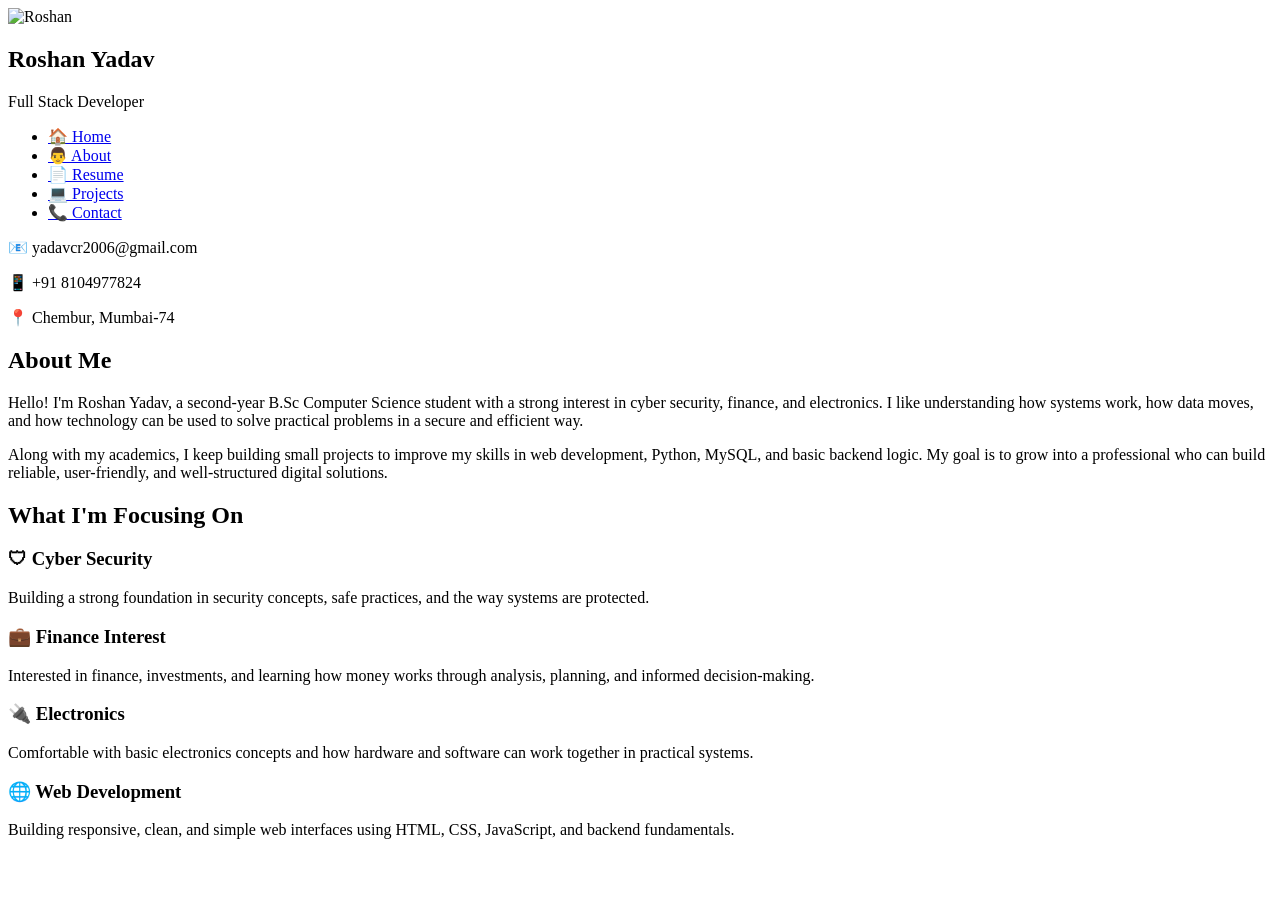
==== about.html @ 8385a25c "Add files via upload" ====
<!DOCTYPE html>
<html lang="en">

<head>

    <meta charset="UTF-8">

    <meta name="viewport" content="width=device-width, initial-scale=1.0">

    <title>About | Roshan Yadav</title>

    <link rel="stylesheet" href="css/style.css">

</head>

<body>

    <!-- Sidebar -->

    <aside class="sidebar">

        <div class="profile">

            <img src="images/profile.jpeg" alt="Roshan">

            <h2>Roshan Yadav</h2>

            <span class="role">Full Stack Developer</span>

        </div>

        <nav>

            <ul>

                <li><a href="index.html">🏠 Home</a></li>

                <li><a class="active" href="about.html">👨 About</a></li>

                <li><a href="resume.html">📄 Resume</a></li>

                <li><a href="projects.html">💻 Projects</a></li>

                <li><a href="contact.html">📞 Contact</a></li>

            </ul>

        </nav>

        <div class="contact-info">

            <p>📧 yadavcr2006@gmail.com</p>

            <p>📱 +91 8104977824</p>

            <p>📍 Chembur, Mumbai-74</p>

        </div>

    </aside>

    <!-- Content -->

    <main class="content">

        <section class="about">

            <h1>About Me</h1>

            <div class="line"></div>

            <p>

                Hello! I'm <span>Roshan Yadav</span>, a second-year B.Sc Computer
                Science student with a strong interest in cyber security,
                finance, and electronics.

                I like understanding how systems work, how data moves, and how
                technology can be used to solve practical problems in a secure
                and efficient way.

            </p>

            <p>

                Along with my academics, I keep building small projects to
                improve my skills in web development, Python, MySQL, and basic
                backend logic.

                My goal is to grow into a professional who can build reliable,
                user-friendly, and well-structured digital solutions.

            </p>

            <h2>What I'm Focusing On</h2>

            <div class="services">

                <div class="service-card">

                    <h3>🛡 Cyber Security</h3>

                    <p>

                        Building a strong foundation in security concepts,
                        safe practices, and the way systems are protected.

                    </p>

                </div>

                <div class="service-card">

                    <h3>💼 Finance Interest</h3>

                    <p>

                        Interested in finance, investments, and learning how
                        money works through analysis, planning, and informed
                        decision-making.

                    </p>

                </div>

                <div class="service-card">

                    <h3>🔌 Electronics</h3>

                    <p>

                        Comfortable with basic electronics concepts and how
                        hardware and software can work together in practical systems.

                    </p>

                </div>

                <div class="service-card">

                    <h3>🌐 Web Development</h3>

                    <p>

                        Building responsive, clean, and simple web interfaces
                        using HTML, CSS, JavaScript, and backend fundamentals.

                    </p>

                </div>

            </div>

        </section>

    </main>

        <script src="js/script.js"></script>

</body>

</html>
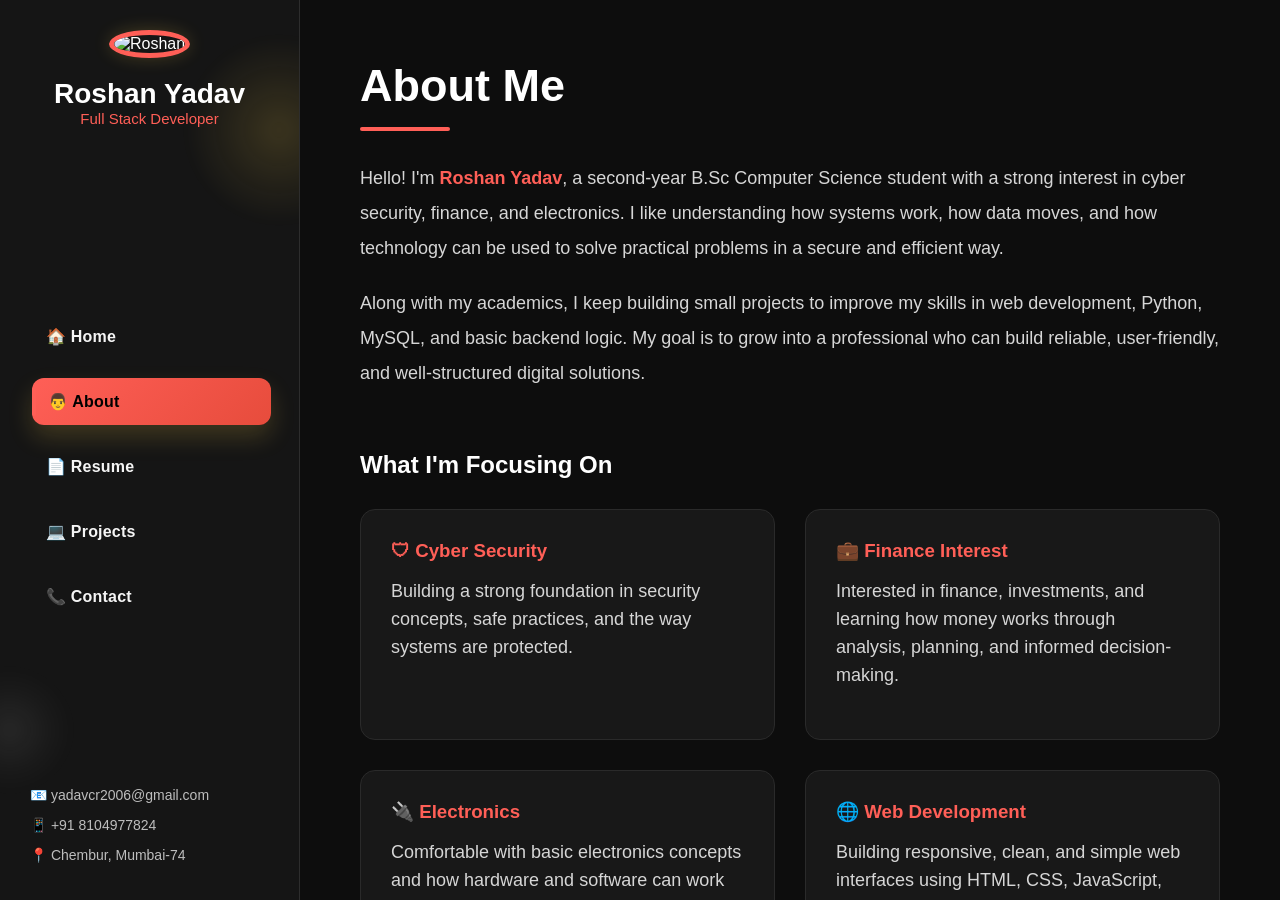
==== commit 3733cc70: "Update about.html" ====
--- a/about.html
+++ b/about.html
@@ -9,7 +9,7 @@
 
     <title>About | Roshan Yadav</title>
 
-    <link rel="stylesheet" href="css/style.css">
+    <link rel="stylesheet" href="style.css">
 
 </head>
 
@@ -155,8 +155,8 @@
 
     </main>
 
-        <script src="js/script.js"></script>
+        <script src="script.js"></script>
 
 </body>
 
-</html>+</html>
--- a/style.css
+++ b/style.css
@@ -0,0 +1,2500 @@
+*{
+    margin:0;
+    padding:0;
+    box-sizing:border-box;
+    font-family:"Trebuchet MS", "Segoe UI", Arial, sans-serif;
+}
+
+.sidebar{
+
+    position:fixed;
+
+    top:0;
+
+    left:0;
+
+    width:300px;
+
+    height:100vh;
+
+    background:#151515;
+
+    border-right:1px solid #2d2d2d;
+
+    display:flex;
+
+    flex-direction:column;
+
+    justify-content:space-between;
+
+    padding:30px;
+
+    animation:slideLeft .6s ease both;
+
+    position:fixed;
+
+    overflow:hidden;
+
+}
+
+.sidebar::before,
+.sidebar::after{
+
+    content:"";
+
+    position:absolute;
+
+    border-radius:50%;
+
+    pointer-events:none;
+
+    background:radial-gradient(circle, rgba(255,213,79,.16) 0%, rgba(255,213,79,.06) 45%, rgba(255,213,79,0) 75%);
+
+    filter:blur(6px);
+
+    z-index:0;
+
+}
+
+.sidebar::before{
+
+    width:180px;
+
+    height:180px;
+
+    right:-70px;
+
+    top:40px;
+
+    animation:bubbleDrift 14s ease-in-out infinite;
+
+}
+
+.sidebar::after{
+
+    width:120px;
+
+    height:120px;
+
+    left:-50px;
+
+    bottom:110px;
+
+    background:radial-gradient(circle, rgba(255,255,255,.08) 0%, rgba(255,255,255,.02) 50%, rgba(255,255,255,0) 78%);
+
+    animation:bubbleDrift 18s ease-in-out infinite reverse;
+
+}
+
+.profile{
+
+    text-align:center;
+
+    position:relative;
+
+    z-index:1;
+
+}
+
+.profile img{
+
+    width:170px;
+
+    height:170px;
+
+    border-radius:50%;
+
+    object-fit:cover;
+
+    border:5px solid #ff5f57;
+
+    box-shadow:0 0 18px rgba(255,213,79,.2);
+
+    transition:.4s;
+
+}
+
+.profile img:hover{
+
+    transform:scale(1.03);
+
+    box-shadow:0 0 24px rgba(255,213,79,.3);
+
+}
+
+.profile h2{
+
+    margin-top:20px;
+
+    font-size:28px;
+
+}
+
+.role{
+
+    color:#ff5f57;
+
+    font-size:15px;
+
+}
+
+nav{
+
+    margin-top:25px;
+
+    position:relative;
+
+    z-index:1;
+
+}
+
+nav ul{
+
+    list-style:none;
+
+}
+
+nav ul li{
+
+    margin:18px 0;
+
+    animation:navFade .55s ease both;
+
+}
+
+nav ul li:nth-child(1){ animation-delay:.05s; }
+nav ul li:nth-child(2){ animation-delay:.1s; }
+nav ul li:nth-child(3){ animation-delay:.15s; }
+nav ul li:nth-child(4){ animation-delay:.2s; }
+nav ul li:nth-child(5){ animation-delay:.25s; }
+
+nav ul li a{
+
+    display:block;
+
+    color:#f5f5f5;
+
+    text-decoration:none;
+
+    padding:14px 14px 14px 16px;
+
+    border-radius:12px;
+
+    transition:transform .25s ease, background-color .25s ease, color .25s ease, padding-left .25s ease, box-shadow .25s ease;
+
+    font-size:16px;
+
+    font-weight:600;
+
+    letter-spacing:.2px;
+
+    position:relative;
+
+    overflow:hidden;
+
+}
+
+nav ul li a::before{
+
+    content:"";
+
+    position:absolute;
+
+    left:0;
+
+    top:50%;
+
+    transform:translateY(-50%);
+
+    width:4px;
+
+    height:0;
+
+    border-radius:999px;
+
+    background:#ff5f57;
+
+    transition:height .25s ease;
+
+}
+
+nav ul li a:hover,
+.social a:hover{
+
+    color:#ff5f57;
+
+}
+
+nav ul li a:hover{
+
+    background:linear-gradient(135deg, rgba(255,255,255,.05), rgba(255,213,79,.04));
+
+    padding-left:22px;
+
+    transform:translateX(4px);
+
+    box-shadow:0 10px 22px rgba(0,0,0,.2);
+
+}
+
+nav ul li a:hover::before,
+.active::before{
+
+    height:60%;
+
+}
+
+.active{
+
+    background:linear-gradient(135deg, #ff5f57 0%, #e74c3c 100%);
+
+    color:black !important;
+
+    box-shadow:0 12px 24px rgba(255,213,79,.18);
+
+    transform:translateX(2px);
+
+}
+
+.contact-info{
+
+    color:#bdbdbd;
+
+    font-size:14px;
+
+    line-height:30px;
+
+}
+
+.social{
+
+    display:flex;
+
+    justify-content:space-between;
+
+    margin-top:20px;
+
+    gap:10px;
+
+    position:relative;
+
+    z-index:1;
+
+}
+
+.social a{
+
+    display:inline-flex;
+
+    align-items:center;
+
+    justify-content:center;
+
+    text-decoration:none;
+
+    color:#f3f3f3;
+
+    border:1px solid #2f2f2f;
+
+    padding:10px 14px;
+
+    border-radius:12px;
+
+    transition:transform .25s ease, background-color .25s ease, color .25s ease, border-color .25s ease, box-shadow .25s ease;
+
+    background:rgba(255,255,255,.04);
+
+    font-size:16px;
+
+    font-weight:600;
+
+    letter-spacing:.2px;
+
+    flex:1;
+
+}
+
+.social a:hover{
+
+    background:linear-gradient(135deg, rgba(255,213,79,.12), rgba(255,255,255,.05));
+
+    border-color:rgba(255,213,79,.45);
+
+    transform:translateY(-2px);
+
+    box-shadow:0 10px 18px rgba(0,0,0,.16);
+
+}
+
+html{
+
+    scroll-behavior:smooth;
+
+}
+
+.home h4,
+.home h1,
+.home h3,
+.home p,
+.buttons{
+
+    animation:softRise .7s ease both;
+
+}
+
+.home h1{
+
+    animation-delay:.08s;
+
+}
+
+.home h3{
+
+    animation-delay:.16s;
+
+}
+
+.home p{
+
+    animation-delay:.24s;
+
+}
+
+.buttons{
+
+    animation-delay:.32s;
+
+}
+
+.reveal{
+
+    opacity:0;
+
+    transform:translateY(18px);
+
+    filter:blur(2px);
+
+    transition:opacity .55s ease, transform .55s ease, filter .55s ease;
+
+}
+
+.reveal.is-visible{
+
+    opacity:1;
+
+    transform:translateY(0);
+
+    filter:blur(0);
+
+}
+
+@keyframes softRise{
+
+    from{
+
+        opacity:0;
+
+        transform:translateY(18px);
+
+    }
+
+    to{
+
+        opacity:1;
+
+        transform:translateY(0);
+
+    }
+
+}
+
+@keyframes bubbleDrift{
+
+    0%,100%{
+
+        transform:translateY(0) translateX(0) scale(1);
+
+        opacity:.75;
+
+    }
+
+    50%{
+
+        transform:translateY(18px) translateX(-12px) scale(1.06);
+
+        opacity:1;
+
+    }
+
+}
+
+@keyframes slideLeft{
+
+    from{
+
+        opacity:0;
+
+        transform:translateX(-24px);
+
+    }
+
+    to{
+
+        opacity:1;
+
+        transform:translateX(0);
+
+    }
+
+}
+
+@keyframes navFade{
+
+    from{
+
+        opacity:0;
+
+        transform:translateX(-10px);
+
+    }
+
+    to{
+
+        opacity:1;
+
+        transform:translateX(0);
+
+    }
+
+}
+
+body{
+
+    background:#0d0d0d;
+
+    display:flex;
+
+    color:white;
+
+    overflow-x:hidden;
+
+}
+
+.content{
+
+    margin-left:300px;
+
+    width:calc(100% - 300px);
+
+    padding:60px;
+
+    height:100vh;
+
+    overflow-y:auto;
+
+    scroll-snap-type:y mandatory;
+
+    scroll-behavior:smooth;
+
+    scroll-padding-top:40px;
+
+}
+
+.home{
+
+    display:flex;
+
+    flex-direction:column;
+
+    justify-content:center;
+
+    min-height:100vh;
+
+    scroll-snap-align:start;
+
+}
+
+.home h4{
+
+    color:#ff5f57;
+
+    letter-spacing:2px;
+
+    margin-bottom:10px;
+
+}
+
+.home h1{
+
+    font-size:60px;
+
+    margin-bottom:10px;
+
+}
+
+.home h1 span{
+
+    color:#ff5f57;
+
+}
+
+.home h3{
+
+    color:#bdbdbd;
+
+    margin-bottom:25px;
+
+    font-size:30px;
+
+}
+
+.home p{
+
+    max-width:650px;
+
+    line-height:30px;
+
+    color:#d3d3d3;
+
+    font-size:18px;
+
+}
+
+.buttons{
+
+    margin-top:40px;
+
+    display:flex;
+
+    flex-wrap:wrap;
+
+    gap:14px;
+
+}
+
+.btn{
+
+    display:inline-block;
+
+    padding:15px 28px;
+
+    background:linear-gradient(135deg, #ff5f57 0%, #e74c3c 100%);
+
+    color:black;
+
+    text-decoration:none;
+
+    border-radius:12px;
+
+    border:1px solid rgba(255,255,255,.12);
+
+    transition:.4s;
+
+    font-weight:bold;
+
+    box-shadow:0 10px 22px rgba(255,213,79,.18);
+
+}
+
+.btn:hover{
+
+    transform:translateY(-3px);
+
+    box-shadow:0 16px 28px rgba(255,213,79,.24);
+
+}
+
+.btn2{
+
+    background:transparent;
+
+    color:#ff5f57;
+
+    border:2px solid #ff5f57;
+
+    box-shadow:none;
+
+}
+
+.btn2:hover{
+
+    background:rgba(255,213,79,.08);
+
+}
+
+.home-social{
+
+    display:flex;
+
+    flex-wrap:wrap;
+
+    gap:12px;
+
+    margin-top:28px;
+
+}
+
+.home-social a{
+
+    display:inline-flex;
+
+    align-items:center;
+
+    gap:8px;
+
+    justify-content:center;
+
+    padding:10px 16px;
+
+    border-radius:999px;
+
+    border:1px solid #2d2d2d;
+
+    background:rgba(255,255,255,.03);
+
+    color:#e7e7e7;
+
+    text-decoration:none;
+
+    transition:.3s;
+
+}
+
+.home-social a svg,
+.social a svg{
+
+    width:18px;
+
+    height:18px;
+
+    fill:currentColor;
+
+    flex:0 0 auto;
+
+}
+
+.home-social a span,
+.social a span{
+
+    line-height:1;
+
+}
+
+.home-social a:hover{
+
+    border-color:rgba(255,213,79,.45);
+
+    color:#ff5f57;
+
+    transform:translateY(-2px);
+
+}
+
+.featured-project{
+
+    margin-top:28px;
+
+    max-width:720px;
+
+    background:rgba(24,24,24,.92);
+
+    border:1px solid #2a2a2a;
+
+    border-radius:20px;
+
+    padding:22px;
+
+    box-shadow:0 14px 30px rgba(0,0,0,.22);
+
+}
+
+.featured-label{
+
+    display:inline-block;
+
+    color:#ff5f57 !important;
+
+    letter-spacing:2px;
+
+    text-transform:uppercase;
+
+    font-size:12px !important;
+
+    margin-bottom:10px;
+
+}
+
+.featured-project h4{
+
+    font-size:22px;
+
+    color:#fff;
+
+    margin-bottom:10px;
+
+}
+
+.featured-project p{
+
+    color:#d2d2d2;
+
+    line-height:28px;
+
+    font-size:16px;
+
+}
+
+.featured-project a{
+
+    display:inline-block;
+
+    margin-top:14px;
+
+    color:#ff5f57;
+
+    text-decoration:none;
+
+    font-weight:bold;
+
+}
+
+.featured-project a:hover{
+
+    text-decoration:underline;
+
+}
+
+.quote-card{
+
+    margin-top:18px;
+
+    max-width:720px;
+
+    padding:18px 20px;
+
+    border-left:3px solid #ff5f57;
+
+    background:rgba(255,255,255,.03);
+
+    border-radius:0 16px 16px 0;
+
+}
+
+.quote-card p{
+
+    color:#f0f0f0;
+
+    line-height:30px;
+
+    font-size:16px;
+
+}
+
+.quote-card span{
+
+    display:block;
+
+    margin-top:10px;
+
+    color:#ff5f57;
+
+    font-size:14px;
+
+    letter-spacing:1px;
+
+    text-transform:uppercase;
+
+}
+
+.scroll-hint{
+
+    display:flex;
+
+    align-items:center;
+
+    gap:12px;
+
+    margin-top:26px;
+
+    color:#bdbdbd;
+
+    font-size:13px;
+
+    letter-spacing:1px;
+
+    text-transform:uppercase;
+
+}
+
+.scroll-mouse{
+
+    width:22px;
+
+    height:34px;
+
+    border:1px solid rgba(255,213,79,.55);
+
+    border-radius:999px;
+
+    display:flex;
+
+    justify-content:center;
+
+    padding-top:6px;
+
+}
+
+.scroll-wheel{
+
+    width:4px;
+
+    height:8px;
+
+    border-radius:999px;
+
+    background:#ff5f57;
+
+    animation:scrollPulse 1.6s ease-in-out infinite;
+
+}
+
+@keyframes scrollPulse{
+
+    0%{
+
+        opacity:0;
+
+        transform:translateY(0);
+
+    }
+
+    50%{
+
+        opacity:1;
+
+        transform:translateY(8px);
+
+    }
+
+    100%{
+
+        opacity:0;
+
+        transform:translateY(14px);
+
+    }
+
+}
+.home{
+
+    display:flex;
+
+    justify-content:space-between;
+
+    align-items:center;
+
+    min-height:100vh;
+
+    gap:60px;
+
+}
+
+.home-left{
+
+    width:60%;
+
+}
+
+.home-right{
+
+    width:40%;
+
+    display:flex;
+
+    justify-content:center;
+
+}
+
+.developer-card{
+
+    background:#181818;
+
+    padding:35px;
+
+    border-radius:20px;
+
+    width:100%;
+
+    border:1px solid #2b2b2b;
+
+    box-shadow:0px 0px 20px rgba(255,213,79,.15);
+
+    transition:.4s;
+
+}
+
+.developer-card:hover{
+
+    transform:translateY(-10px);
+
+    box-shadow:0px 0px 35px rgba(255,213,79,.35);
+
+}
+
+.developer-card h2{
+
+    color:#ff5f57;
+
+    margin-bottom:15px;
+
+}
+
+.tech{
+
+    display:flex;
+
+    flex-wrap:wrap;
+
+    gap:12px;
+
+    margin-top:25px;
+
+}
+
+.tech span{
+
+    background:#222;
+
+    color:#ff5f57;
+
+    padding:10px 18px;
+
+    border-radius:30px;
+
+    transition:.3s;
+
+}
+
+.tech span:hover{
+
+    background:#ff5f57;
+
+    color:black;
+
+}
+/* ================= HOME LAYOUT ================= */
+
+.home{
+
+    display:flex;
+
+    justify-content:space-between;
+
+    align-items:center;
+
+    min-height:100vh;
+
+    gap:70px;
+
+    position:relative;
+
+    isolation:isolate;
+
+    position:relative;
+
+    overflow:visible;
+
+    height:auto;
+
+    padding-bottom:40px;
+
+}
+
+.bubble-field{
+
+    position:absolute;
+
+    inset:0;
+
+    overflow:hidden;
+
+    pointer-events:none;
+
+    z-index:0;
+
+}
+
+.bubble-field span{
+
+    position:absolute;
+
+    border-radius:50%;
+
+    background:radial-gradient(circle at 35% 35%, rgba(255,255,255,.32) 0%, rgba(255,213,79,.16) 28%, rgba(255,213,79,.06) 55%, rgba(255,213,79,0) 75%);
+
+    box-shadow:0 0 28px rgba(255,213,79,.12);
+
+    animation:bubbleFloat 14s linear infinite;
+
+}
+
+.bubble-field span:nth-child(1){
+
+    width:90px;
+
+    height:90px;
+
+    left:5%;
+
+    bottom:12%;
+
+    animation-duration:16s;
+
+}
+
+.bubble-field span:nth-child(2){
+
+    width:34px;
+
+    height:34px;
+
+    left:18%;
+
+    top:18%;
+
+    animation-duration:11s;
+
+    animation-delay:-3s;
+
+}
+
+.bubble-field span:nth-child(3){
+
+    width:60px;
+
+    height:60px;
+
+    right:15%;
+
+    top:12%;
+
+    animation-duration:13s;
+
+    animation-delay:-6s;
+
+}
+
+.bubble-field span:nth-child(4){
+
+    width:42px;
+
+    height:42px;
+
+    right:8%;
+
+    bottom:18%;
+
+    animation-duration:10s;
+
+    animation-delay:-2s;
+
+}
+
+.bubble-field span:nth-child(5){
+
+    width:26px;
+
+    height:26px;
+
+    left:48%;
+
+    bottom:14%;
+
+    animation-duration:12s;
+
+    animation-delay:-5s;
+
+}
+
+@keyframes bubbleFloat{
+
+    0%{
+
+        transform:translateY(0) translateX(0) scale(1);
+
+        opacity:.15;
+
+    }
+
+    50%{
+
+        transform:translateY(-40px) translateX(12px) scale(1.08);
+
+        opacity:.42;
+
+    }
+
+    100%{
+
+        transform:translateY(0) translateX(0) scale(1);
+
+        opacity:.18;
+
+    }
+
+}
+
+.home::before,
+.home::after{
+
+    content:"";
+
+    position:absolute;
+
+    border-radius:50%;
+
+    pointer-events:none;
+
+    z-index:0;
+
+}
+
+.home::before{
+
+    width:360px;
+
+    height:360px;
+
+    right:-120px;
+
+    top:20px;
+
+    background:radial-gradient(circle, rgba(255,213,79,.18) 0%, rgba(255,213,79,.05) 45%, rgba(255,213,79,0) 75%);
+
+    filter:blur(8px);
+
+}
+
+.home::after{
+
+    width:240px;
+
+    height:240px;
+
+    left:-90px;
+
+    bottom:20px;
+
+    background:radial-gradient(circle, rgba(255,255,255,.07) 0%, rgba(255,255,255,.02) 45%, rgba(255,255,255,0) 75%);
+
+    filter:blur(4px);
+
+}
+
+.about,
+.resume,
+.projects,
+.contact{
+
+    min-height:100vh;
+
+    scroll-snap-align:start;
+
+    padding-top:20px;
+
+    padding-bottom:40px;
+
+}
+
+.home-left{
+
+    flex:1;
+
+    position:relative;
+
+    z-index:1;
+
+}
+
+.home-right{
+
+    width:420px;
+
+    display:flex;
+
+    flex-direction:column;
+
+    align-items:center;
+
+    justify-content:center;
+
+    gap:25px;
+
+    position:relative;
+
+    z-index:1;
+
+}
+
+.home h1{
+
+    font-size:70px;
+
+}
+
+.home h3{
+
+    font-size:35px;
+
+    color:#ff5f57;
+
+    margin:20px 0;
+
+}
+
+.home p{
+
+    line-height:45px;
+
+    font-size:18px;
+
+    max-width:700px;
+
+}
+
+.hero-badge{
+
+    display:inline-flex;
+
+    align-items:center;
+
+    gap:8px;
+
+    background:rgba(255,213,79,.12);
+
+    color:#ff5f57;
+
+    border:1px solid rgba(255,213,79,.25);
+
+    padding:10px 16px;
+
+    border-radius:999px;
+
+    font-size:14px;
+
+    letter-spacing:1px;
+
+    text-transform:uppercase;
+
+    margin-bottom:18px;
+
+}
+
+.hero-copy{
+
+    color:#d9d9d9;
+
+    line-height:34px;
+
+    max-width:720px;
+
+}
+
+.focus-strip{
+
+    margin-top:24px;
+
+    max-width:720px;
+
+    background:linear-gradient(180deg, rgba(255,213,79,.08), rgba(255,255,255,.03));
+
+    border:1px solid rgba(255,213,79,.18);
+
+    border-radius:20px;
+
+    padding:18px 20px;
+
+    box-shadow:0 14px 30px rgba(0,0,0,.16);
+
+}
+
+.focus-label{
+
+    color:#ff5f57;
+
+    text-transform:uppercase;
+
+    letter-spacing:2px;
+
+    font-size:12px;
+
+    margin-bottom:8px;
+
+}
+
+.focus-strip p{
+
+    color:#e0e0e0;
+
+    font-size:16px;
+
+    line-height:28px;
+
+}
+
+.focus-chips{
+
+    display:flex;
+
+    flex-wrap:wrap;
+
+    gap:10px;
+
+    margin-top:14px;
+
+}
+
+.focus-chips span{
+
+    display:inline-flex;
+
+    align-items:center;
+
+    padding:9px 14px;
+
+    border-radius:999px;
+
+    border:1px solid rgba(255,213,79,.2);
+
+    background:rgba(255,255,255,.03);
+
+    color:#ff5f57;
+
+    font-size:14px;
+
+}
+
+.hero-highlights{
+
+    display:grid;
+
+    grid-template-columns:repeat(3,minmax(0,1fr));
+
+    gap:16px;
+
+    margin-top:30px;
+
+    max-width:720px;
+
+}
+
+.highlight-card{
+
+    background:rgba(24,24,24,.92);
+
+    border:1px solid #2a2a2a;
+
+    border-radius:18px;
+
+    padding:18px 16px;
+
+    box-shadow:0 12px 28px rgba(0,0,0,.2);
+
+}
+
+.highlight-card span{
+
+    display:block;
+
+    color:#ff5f57;
+
+    font-size:24px;
+
+    font-weight:bold;
+
+    margin-bottom:4px;
+
+}
+
+.highlight-card p{
+
+    font-size:14px;
+
+    line-height:20px;
+
+    color:#cfcfcf;
+
+}
+
+.developer-card{
+
+    width:100%;
+
+    background:rgba(24,24,24,.92);
+
+    border-radius:20px;
+
+    border:1px solid #2a2a2a;
+
+    padding:30px;
+
+    box-shadow:0 0 25px rgba(255,213,79,.15);
+
+    position:relative;
+
+    z-index:1;
+
+}
+
+.profile-line{
+
+    color:#d4d4d4;
+
+    line-height:28px;
+
+    margin:10px 0;
+
+    font-size:16px;
+
+}
+
+.tech-home{
+
+    margin-top:22px;
+
+}
+
+.card-top{
+
+    display:flex;
+
+    gap:10px;
+
+    margin-bottom:25px;
+
+}
+
+.circle{
+
+    width:14px;
+
+    height:14px;
+
+    border-radius:50%;
+
+}
+
+.red{
+
+    background:#ff5f57;
+
+}
+
+.green{
+
+    background:#28c840;
+
+}
+
+.code p{
+
+    color:#d4d4d4;
+
+    margin:12px 0;
+
+}
+
+.experience-box{
+
+    background:linear-gradient(180deg, rgba(255,213,79,.98), rgba(255,213,79,.86));
+
+    color:#111;
+
+    width:170px;
+
+    border-radius:20px;
+
+    text-align:center;
+
+    padding:20px;
+
+    font-weight:bold;
+
+    border:1px solid rgba(255,255,255,.2);
+
+    box-shadow:0 16px 30px rgba(255,213,79,.15);
+
+}
+
+.experience-box span{
+
+    display:block;
+
+    line-height:24px;
+
+}
+
+.experience-box h2{
+
+    font-size:45px;
+
+}
+
+@media (max-width: 1100px){
+
+    .home{
+
+        flex-direction:column;
+
+        align-items:flex-start;
+
+        gap:40px;
+
+        min-height:auto;
+
+        padding-top:20px;
+
+        padding-bottom:20px;
+
+    }
+
+    .home-left,
+    .home-right{
+
+        width:100%;
+
+    }
+
+    .home-right{
+
+        align-items:flex-start;
+
+        max-width:560px;
+
+    }
+
+    .hero-highlights{
+
+        grid-template-columns:repeat(3,minmax(0,1fr));
+
+        width:100%;
+
+    }
+
+}
+
+@media (max-width: 768px){
+
+    .home{
+
+        padding-top:10px;
+
+    }
+
+    .home h1{
+
+        font-size:48px;
+
+        line-height:1.1;
+
+    }
+
+    .home h3{
+
+        font-size:24px;
+
+        line-height:1.3;
+
+    }
+
+    .home p{
+
+        line-height:30px;
+
+        font-size:16px;
+
+    }
+
+    .hero-highlights{
+
+        grid-template-columns:1fr;
+
+    }
+
+    .buttons{
+
+        display:flex;
+
+        flex-direction:column;
+
+        gap:14px;
+
+    }
+
+    .btn{
+
+        margin-right:0;
+
+        text-align:center;
+
+    }
+
+    .home::before{
+
+        width:220px;
+
+        height:220px;
+
+        right:-100px;
+
+    }
+
+    .home::after{
+
+        width:160px;
+
+        height:160px;
+
+    }
+
+    .featured-project{
+
+        padding:18px;
+
+    }
+
+    .focus-strip{
+
+        padding:16px;
+
+    }
+
+    .scroll-hint{
+
+        margin-top:22px;
+
+    }
+
+    .quote-card{
+
+        padding:16px 18px;
+
+    }
+
+}
+/* ================= ABOUT PAGE ================= */
+
+.about{
+
+    animation:fadeUp .8s;
+
+}
+
+.about h1{
+
+    font-size:45px;
+
+}
+
+.line{
+
+    width:90px;
+
+    height:4px;
+
+    background:#ff5f57;
+
+    margin:15px 0 30px;
+
+    border-radius:20px;
+
+}
+
+.about p{
+
+    color:#d6d6d6;
+
+    line-height:35px;
+
+    margin-bottom:20px;
+
+    font-size:18px;
+
+}
+
+.about span{
+
+    color:#ff5f57;
+
+    font-weight:bold;
+
+}
+
+.about h2{
+
+    margin-top:60px;
+
+    margin-bottom:30px;
+
+}
+
+.services{
+
+    display:grid;
+
+    grid-template-columns:repeat(2,1fr);
+
+    gap:30px;
+
+}
+
+.service-card{
+
+    background:#181818;
+
+    padding:30px;
+
+    border-radius:15px;
+
+    border:1px solid #2a2a2a;
+
+    transition:.4s;
+
+}
+
+.service-card:hover{
+
+    transform:translateY(-8px);
+
+    box-shadow:0 0 25px rgba(255,213,79,.25);
+
+}
+
+.service-card h3{
+
+    color:#ff5f57;
+
+    margin-bottom:15px;
+
+}
+
+.service-card p{
+
+    line-height:28px;
+
+}
+/* ================= RESUME ================= */
+
+.resume h1{
+
+    font-size:45px;
+
+}
+
+.timeline{
+
+    margin-top:30px;
+
+    border-left:3px solid #ff5f57;
+
+    padding-left:30px;
+
+}
+
+.timeline-item{
+
+    margin-bottom:40px;
+
+    position:relative;
+
+}
+
+.timeline-item::before{
+
+    content:"";
+
+    position:absolute;
+
+    left:-39px;
+
+    top:5px;
+
+    width:15px;
+
+    height:15px;
+
+    border-radius:50%;
+
+    background:#ff5f57;
+
+}
+
+.timeline-item h3{
+
+    color:#ff5f57;
+
+}
+
+.timeline-item span{
+
+    color:#bdbdbd;
+
+    display:block;
+
+    margin:8px 0;
+
+}
+
+.timeline-item p{
+
+    line-height:28px;
+
+}
+
+.skills{
+
+    margin-top:40px;
+
+}
+
+.skill{
+
+    margin-bottom:25px;
+
+}
+
+.progress{
+
+    width:100%;
+
+    height:14px;
+
+    background:#222;
+
+    border-radius:20px;
+
+    overflow:hidden;
+
+}
+
+.progress-bar{
+
+    height:100%;
+
+    background:#ff5f57;
+
+    text-align:right;
+
+    padding-right:10px;
+
+    font-size:12px;
+
+    color:black;
+
+    line-height:14px;
+
+    border-radius:20px;
+
+}
+
+.html{
+
+    width:95%;
+
+}
+
+.css{
+
+    width:90%;
+
+}
+
+.js{
+
+    width:80%;
+
+}
+
+.node{
+
+    width:75%;
+
+}
+
+.mysql{
+
+    width:85%;
+
+}
+
+.resume-download{
+
+    margin-top:50px;
+
+}
+
+.resume{
+
+    display:flex;
+
+    flex-direction:column;
+
+    gap:28px;
+
+}
+
+.resume-hero{
+
+    background:#181818;
+
+    border:1px solid #2a2a2a;
+
+    border-radius:24px;
+
+    padding:32px;
+
+    box-shadow:0 18px 40px rgba(0,0,0,.22);
+
+}
+
+.resume-kicker{
+
+    color:#ff5f57;
+
+    letter-spacing:3px;
+
+    text-transform:uppercase;
+
+    font-size:13px;
+
+    margin-bottom:10px;
+
+}
+
+.resume-hero h1{
+
+    font-size:48px;
+
+    margin-bottom:12px;
+
+}
+
+.resume-summary{
+
+    font-size:18px;
+
+    color:#e0e0e0;
+
+    margin-bottom:16px;
+
+}
+
+.resume-objective{
+
+    color:#d2d2d2;
+
+    line-height:30px;
+
+    max-width:980px;
+
+}
+
+.resume-grid{
+
+    display:grid;
+
+    grid-template-columns:320px minmax(0,1fr);
+
+    gap:28px;
+
+    align-items:start;
+
+}
+
+.resume-aside,
+.resume-main{
+
+    display:flex;
+
+    flex-direction:column;
+
+    gap:20px;
+
+}
+
+.resume-card{
+
+    background:#181818;
+
+    border:1px solid #2a2a2a;
+
+    border-radius:20px;
+
+    padding:24px;
+
+    box-shadow:0 12px 30px rgba(0,0,0,.18);
+
+    transition:transform .3s ease, box-shadow .3s ease, border-color .3s ease;
+
+}
+
+.resume-card:hover,
+.resume-photo-card:hover,
+.resume-hero:hover{
+
+    transform:translateY(-6px);
+
+    box-shadow:0 18px 34px rgba(0,0,0,.24);
+
+    border-color:rgba(255,213,79,.3);
+
+}
+
+.resume-card h2{
+
+    color:#ff5f57;
+
+    margin-bottom:16px;
+
+    font-size:22px;
+
+}
+
+.resume-photo-card{
+
+    padding:18px;
+
+}
+
+.resume-photo-card img{
+
+    width:100%;
+
+    display:block;
+
+    border-radius:16px;
+
+    object-fit:cover;
+
+}
+
+.contact-list,
+.skill-groups{
+
+    display:grid;
+
+    gap:16px;
+
+}
+
+.contact-line{
+
+    display:flex;
+
+    justify-content:space-between;
+
+    gap:18px;
+
+    color:#d8d8d8;
+
+    line-height:26px;
+
+}
+
+.contact-line span:first-child{
+
+    color:#bdbdbd;
+
+    min-width:78px;
+
+}
+
+.skill-group h3,
+.resume-entry h3{
+
+    color:#ffffff;
+
+    font-size:18px;
+
+    margin-bottom:8px;
+
+}
+
+.skill-group p,
+.resume-entry span,
+.resume-note{
+
+    color:#d2d2d2;
+
+    line-height:28px;
+
+}
+
+.resume-entry + .resume-entry{
+
+    margin-top:22px;
+
+    padding-top:22px;
+
+    border-top:1px solid #2b2b2b;
+
+}
+
+.resume-list{
+
+    list-style:none;
+
+    display:grid;
+
+    gap:10px;
+
+    margin-top:10px;
+
+}
+
+.resume-list li{
+
+    position:relative;
+
+    padding-left:18px;
+
+    color:#dcdcdc;
+
+    line-height:26px;
+
+}
+
+.resume-list li::before{
+
+    content:"";
+
+    position:absolute;
+
+    left:0;
+
+    top:11px;
+
+    width:7px;
+
+    height:7px;
+
+    border-radius:50%;
+
+    background:#ff5f57;
+
+}
+
+.chip-grid{
+
+    display:flex;
+
+    flex-wrap:wrap;
+
+    gap:10px;
+
+}
+
+.chip-grid span{
+
+    background:#222;
+
+    color:#ff5f57;
+
+    border:1px solid #333;
+
+    padding:10px 14px;
+
+    border-radius:999px;
+
+}
+
+.resume-download{
+
+    margin-top:0;
+
+}
+
+.resume-download .btn{
+
+    width:fit-content;
+
+}
+
+.resume-hero,
+.resume-card,
+.resume-photo-card{
+
+    will-change:transform;
+
+}
+
+@media (max-width: 1100px){
+
+    .resume-grid{
+
+        grid-template-columns:1fr;
+
+    }
+
+    .resume-hero h1{
+
+        font-size:40px;
+
+    }
+
+}
+
+@media (max-width: 900px){
+
+    body{
+
+        flex-direction:column;
+
+    }
+
+    .sidebar{
+
+        position:relative;
+
+        width:100%;
+
+        height:auto;
+
+    }
+
+    .content{
+
+        margin-left:0;
+
+        width:100%;
+
+        padding:24px;
+
+    }
+
+    .resume-hero,
+    .resume-card{
+
+        padding:20px;
+
+    }
+
+}
+/* ================= PROJECTS ================= */
+
+.projects h1{
+
+    font-size:45px;
+
+}
+
+.project-intro{
+
+    color:#d4d4d4;
+
+    margin:20px 0 40px;
+
+    font-size:18px;
+
+}
+
+.project-grid{
+
+    display:grid;
+
+    grid-template-columns:repeat(2,1fr);
+
+    gap:35px;
+
+}
+
+.project-card{
+
+    background:#181818;
+
+    border:1px solid #2a2a2a;
+
+    border-radius:18px;
+
+    padding:30px;
+
+    transition:.4s;
+
+}
+
+.project-card:hover{
+
+    transform:translateY(-12px);
+
+    box-shadow:0 0 25px rgba(255,213,79,.25);
+
+}
+
+.project-image{
+
+    width:80px;
+
+    height:80px;
+
+    background:#ff5f57;
+
+    color:#111;
+
+    font-size:40px;
+
+    display:flex;
+
+    justify-content:center;
+
+    align-items:center;
+
+    border-radius:15px;
+
+    margin-bottom:20px;
+
+}
+
+.project-card h2{
+
+    color:#ff5f57;
+
+    margin-bottom:15px;
+
+}
+
+.project-card p{
+
+    color:#d4d4d4;
+
+    line-height:30px;
+
+    margin-bottom:20px;
+
+}
+
+.project-buttons{
+
+    display:flex;
+
+    gap:15px;
+
+    margin-top:25px;
+
+}
+/* ================= CONTACT ================= */
+
+.contact h1{
+
+    font-size:45px;
+
+}
+
+.contact-text{
+
+    margin:20px 0 40px;
+
+    color:#d4d4d4;
+
+}
+
+.contact-container{
+
+    display:grid;
+
+    grid-template-columns:320px 1fr;
+
+    gap:40px;
+
+}
+
+.contact-details{
+
+    display:flex;
+
+    flex-direction:column;
+
+    gap:25px;
+
+}
+
+.info-card{
+
+    background:#181818;
+
+    border:1px solid #2a2a2a;
+
+    padding:25px;
+
+    border-radius:15px;
+
+    transition:.4s;
+
+}
+
+.info-card:hover{
+
+    transform:translateY(-8px);
+
+    box-shadow:0 0 20px rgba(255,213,79,.25);
+
+}
+
+.info-card h3{
+
+    color:#ff5f57;
+
+    margin-bottom:12px;
+
+}
+
+form{
+
+    display:flex;
+
+    flex-direction:column;
+
+    gap:20px;
+
+}
+
+input,
+textarea{
+
+    background:#181818;
+
+    border:1px solid #2a2a2a;
+
+    color:white;
+
+    padding:16px;
+
+    border-radius:10px;
+
+    font-size:16px;
+
+    outline:none;
+
+    transition:.3s;
+
+}
+
+input:focus,
+textarea:focus{
+
+    border:1px solid #ff5f57;
+
+}
+
+textarea{
+
+    resize:none;
+
+}
+
+form button{
+
+    width:220px;
+
+    cursor:pointer;
+
+}
